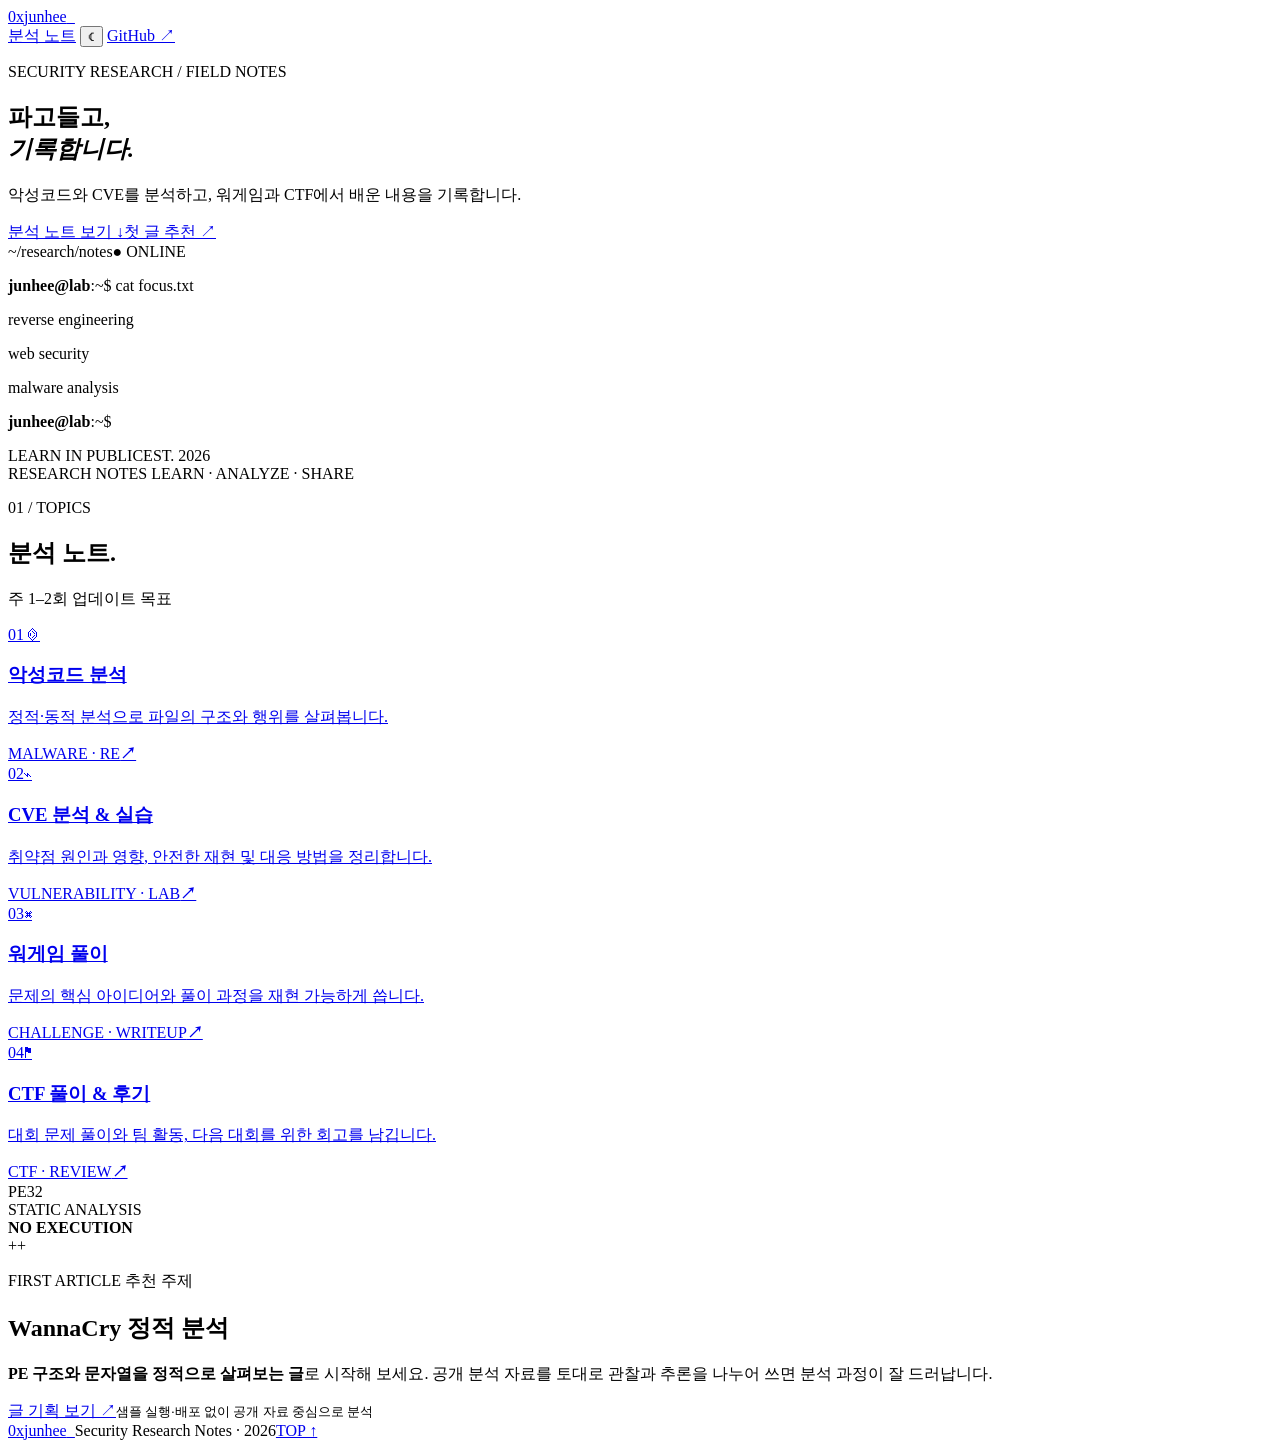
==== index.html @ 85dfd262 "Publish security research notes site" ====
<!doctype html>
<html lang="ko">
<head>
  <meta charset="utf-8">
  <meta name="viewport" content="width=device-width, initial-scale=1">
  <meta name="description" content="리버싱, 웹 보안, 워게임과 CTF를 기록하는 보안 연구 노트.">
  <meta name="theme-color" content="#101613">
  <title>zunh22 — Security Research Notes</title>
  <link rel="stylesheet" href="assets/css/style.css">
</head>
<body>
  <header class="topbar">
    <a class="brand" href="#top" aria-label="홈"><span class="brand-mark">0x</span>junhee<span class="brand-cursor">_</span></a>
    <nav aria-label="주 메뉴">
      <a href="#writing">분석 노트</a>
      <button class="theme-toggle" type="button" aria-label="다크모드 켜기" title="다크모드 전환"><span class="theme-icon">☾</span></button>
      <a class="github-link" href="https://github.com/zunh22" target="_blank" rel="noreferrer">GitHub <span>↗</span></a>
    </nav>
  </header>

  <main id="top">
    <section class="hero">
      <div class="hero-copy">
        <p class="eyebrow"><span class="pulse"></span> SECURITY RESEARCH / FIELD NOTES</p>
        <h1>파고들고,<br><em>기록합니다.</em></h1>
        <p class="intro">악성코드와 CVE를 분석하고, 워게임과 CTF에서 배운 내용을 기록합니다.</p>
        <div class="hero-actions"><a class="button primary" href="#writing">분석 노트 보기 <span>↓</span></a><a class="text-link" href="posts/first-malware-analysis.html">첫 글 추천 <span>↗</span></a></div>
      </div>
      <div class="terminal" aria-label="분석 노트 터미널 장식">
        <div class="terminal-bar"><div class="dots"><i></i><i></i><i></i></div><span>~/research/notes</span><span class="terminal-state">● ONLINE</span></div>
        <div class="terminal-body"><p><b>junhee@lab</b>:<span>~</span>$ cat focus.txt</p><p class="code-line">reverse engineering</p><p class="code-line">web security</p><p class="code-line">malware analysis</p><p class="terminal-gap"><b>junhee@lab</b>:<span>~</span>$ <i class="caret"></i></p></div>
        <div class="terminal-foot"><span>LEARN IN PUBLIC</span><span>EST. 2026</span></div>
      </div>
      <div class="hero-index">RESEARCH NOTES <span>LEARN · ANALYZE · SHARE</span></div>
    </section>

    <section class="section writing" id="writing">
      <div class="section-heading"><div><p class="eyebrow">01 / TOPICS</p><h2>분석 노트<span class="accent">.</span></h2></div><p class="section-note">주 1–2회 업데이트 목표</p></div>
      <div class="category-grid">
        <a class="category-card card-green" href="posts/?category=malware" aria-label="악성코드 분석 글 모음">
          <div class="card-top"><span class="card-number">01</span><span class="card-icon">⌬</span></div><h3>악성코드 분석</h3><p>정적·동적 분석으로 파일의 구조와 행위를 살펴봅니다.</p><div class="card-bottom"><span>MALWARE · RE</span><b>↗</b></div>
        </a>
        <a class="category-card card-orange" href="posts/?category=cve" aria-label="CVE 분석 글 모음">
          <div class="card-top"><span class="card-number">02</span><span class="card-icon">⌁</span></div><h3>CVE 분석 & 실습</h3><p>취약점 원인과 영향, 안전한 재현 및 대응 방법을 정리합니다.</p><div class="card-bottom"><span>VULNERABILITY · LAB</span><b>↗</b></div>
        </a>
        <a class="category-card card-blue" href="posts/?category=wargame" aria-label="워게임 풀이 글 모음">
          <div class="card-top"><span class="card-number">03</span><span class="card-icon">⌘</span></div><h3>워게임 풀이</h3><p>문제의 핵심 아이디어와 풀이 과정을 재현 가능하게 씁니다.</p><div class="card-bottom"><span>CHALLENGE · WRITEUP</span><b>↗</b></div>
        </a>
        <a class="category-card card-purple" href="posts/?category=ctf" aria-label="CTF 풀이와 후기 글 모음">
          <div class="card-top"><span class="card-number">04</span><span class="card-icon">⚑</span></div><h3>CTF 풀이 & 후기</h3><p>대회 문제 풀이와 팀 활동, 다음 대회를 위한 회고를 남깁니다.</p><div class="card-bottom"><span>CTF · REVIEW</span><b>↗</b></div>
        </a>
      </div>
    </section>

    <section class="featured">
      <div class="feature-art"><div class="scan-grid"></div><div class="hex-orbit orbit-one"></div><div class="hex-orbit orbit-two"></div><div class="sample-chip">PE<span>32</span></div><div class="art-label">STATIC ANALYSIS<br><b>NO EXECUTION</b></div><span class="art-cross cross-a">+</span><span class="art-cross cross-b">+</span></div>
      <div class="feature-copy"><p class="eyebrow"><span class="tag">FIRST ARTICLE</span> 추천 주제</p><h2>WannaCry 정적 분석</h2><p><strong>PE 구조와 문자열을 정적으로 살펴보는 글</strong>로 시작해 보세요. 공개 분석 자료를 토대로 관찰과 추론을 나누어 쓰면 분석 과정이 잘 드러납니다.</p><a class="button dark" href="posts/first-malware-analysis.html">글 기획 보기 <span>↗</span></a><small>샘플 실행·배포 없이 공개 자료 중심으로 분석</small></div>
    </section>
  </main>
  <footer><a class="brand" href="#top"><span class="brand-mark">0x</span>junhee<span class="brand-cursor">_</span></a><span>Security Research Notes · 2026</span><a href="#top">TOP ↑</a></footer>
  <script>
    (() => {
      const root = document.documentElement;
      const button = document.querySelector('.theme-toggle');
      const icon = button.querySelector('.theme-icon');
      const setTheme = (theme) => {
        root.dataset.theme = theme;
        icon.textContent = theme === 'dark' ? '☀' : '☾';
        button.setAttribute('aria-label', theme === 'dark' ? '라이트모드 켜기' : '다크모드 켜기');
      };
      setTheme(localStorage.getItem('theme') || (matchMedia('(prefers-color-scheme: dark)').matches ? 'dark' : 'light'));
      button.addEventListener('click', () => {
        const next = root.dataset.theme === 'dark' ? 'light' : 'dark';
        localStorage.setItem('theme', next);
        setTheme(next);
      });
    })();
  </script>
</body>
</html>
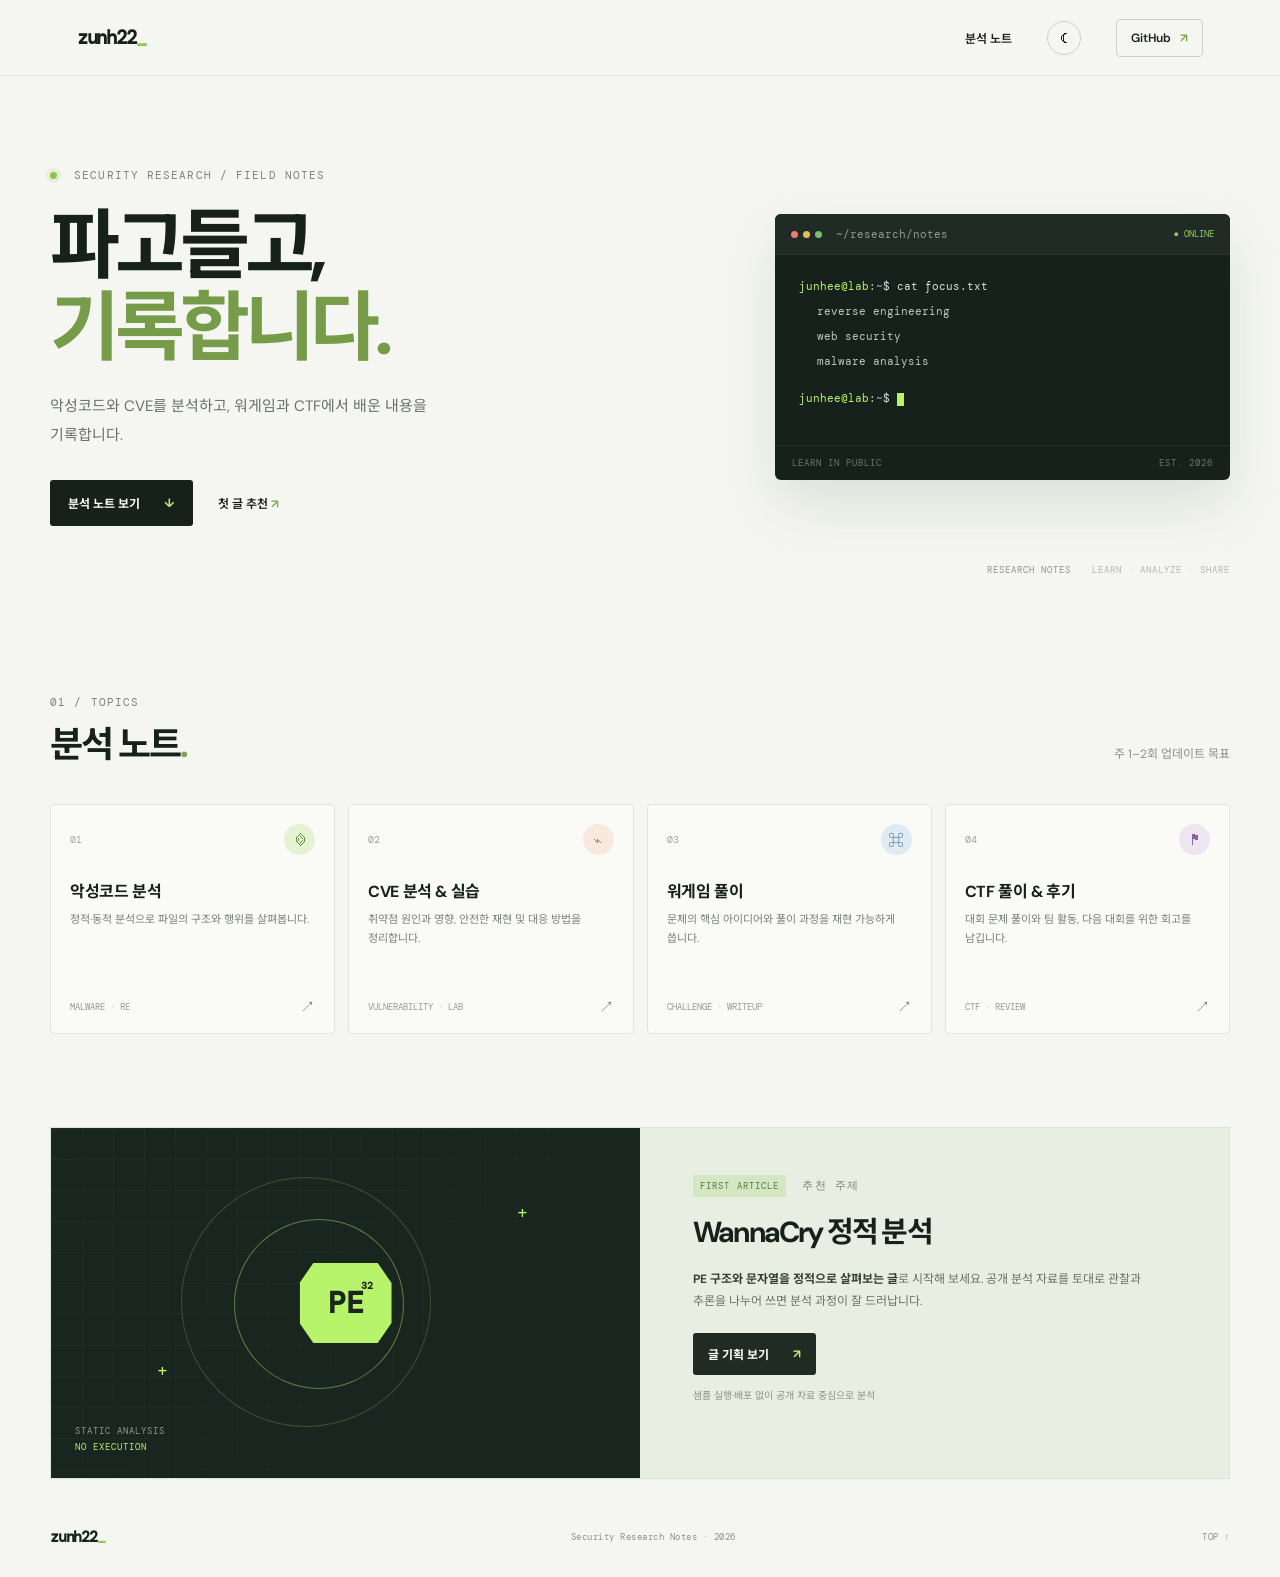
==== commit 48a2322f: "Polish portfolio branding and dark mode" ====
--- a/index.html
+++ b/index.html
@@ -10,7 +10,7 @@
 </head>
 <body>
   <header class="topbar">
-    <a class="brand" href="#top" aria-label="홈"><span class="brand-mark">0x</span>junhee<span class="brand-cursor">_</span></a>
+    <a class="brand" href="#top" aria-label="홈">zunh22<span class="brand-cursor">_</span></a>
     <nav aria-label="주 메뉴">
       <a href="#writing">분석 노트</a>
       <button class="theme-toggle" type="button" aria-label="다크모드 켜기" title="다크모드 전환"><span class="theme-icon">☾</span></button>
@@ -57,7 +57,7 @@
       <div class="feature-copy"><p class="eyebrow"><span class="tag">FIRST ARTICLE</span> 추천 주제</p><h2>WannaCry 정적 분석</h2><p><strong>PE 구조와 문자열을 정적으로 살펴보는 글</strong>로 시작해 보세요. 공개 분석 자료를 토대로 관찰과 추론을 나누어 쓰면 분석 과정이 잘 드러납니다.</p><a class="button dark" href="posts/first-malware-analysis.html">글 기획 보기 <span>↗</span></a><small>샘플 실행·배포 없이 공개 자료 중심으로 분석</small></div>
     </section>
   </main>
-  <footer><a class="brand" href="#top"><span class="brand-mark">0x</span>junhee<span class="brand-cursor">_</span></a><span>Security Research Notes · 2026</span><a href="#top">TOP ↑</a></footer>
+  <footer><a class="brand" href="#top">zunh22<span class="brand-cursor">_</span></a><span>Security Research Notes · 2026</span><a href="#top">TOP ↑</a></footer>
   <script>
     (() => {
       const root = document.documentElement;
--- a/assets/css/style.css
+++ b/assets/css/style.css
@@ -0,0 +1,21 @@
+@import url('https://fonts.googleapis.com/css2?family=DM+Mono:wght@400;500&family=DM+Sans:wght@400;500;600;700&family=Noto+Sans+KR:wght@400;500;600;700;800&display=swap');
+:root{--ink:#17211c;--muted:#707b73;--paper:#f5f6f1;--green:#b8f36c;--line:#dfe4dc;--mono:'DM Mono',monospace;--sans:'DM Sans','Noto Sans KR',sans-serif}*{box-sizing:border-box}html{scroll-behavior:smooth}body{margin:0;background:var(--paper);color:var(--ink);font-family:var(--sans);-webkit-font-smoothing:antialiased}a{color:inherit;text-decoration:none}.topbar{height:76px;display:flex;align-items:center;justify-content:space-between;padding:0 max(calc((100vw - 1180px)/2),6vw);border-bottom:1px solid var(--line)}.brand{font:600 19px var(--mono);letter-spacing:-1.2px}.brand-mark{color:#719f38}.brand-cursor{color:#90ca50;animation:blink 1.1s steps(2) infinite}.topbar nav{display:flex;align-items:center;gap:35px;font-size:12px;font-weight:600}.topbar nav a{transition:opacity .2s}.topbar nav a:hover{opacity:.55}.github-link{border:1px solid #cbd2c8;border-radius:4px;padding:10px 14px}.github-link span{color:#77a63b;margin-left:6px}.hero{max-width:1180px;min-height:520px;margin:auto;padding:92px 0 76px;display:grid;grid-template-columns:1fr 1fr;align-items:center;position:relative}.eyebrow{font:11px var(--mono);letter-spacing:1.1px;color:#78827a;margin:0 0 24px}.pulse{display:inline-block;width:7px;height:7px;border-radius:50%;background:#8dc348;box-shadow:0 0 0 4px #8dc34822;margin-right:9px}.hero h1{font-size:76px;line-height:1.08;letter-spacing:-5px;margin:0 0 22px;font-weight:700}.hero h1 em,.about h2 em{font-style:normal;color:#779c49}.intro{font-size:15px;line-height:1.9;color:#68736b;max-width:440px;word-break:keep-all}.hero-actions{display:flex;align-items:center;gap:25px;margin-top:31px}.button{display:inline-flex;align-items:center;gap:24px;padding:14px 18px;font-size:12px;font-weight:700;border-radius:3px;transition:transform .2s}.button:hover{transform:translateY(-2px)}.primary{background:var(--ink);color:white}.primary span,.dark span{color:var(--green)}.text-link{font-size:12px;font-weight:600}.text-link span{color:#79a747}.terminal{background:#17211c;color:#d8e2d5;border-radius:6px;overflow:hidden;box-shadow:0 25px 55px #2533231c;max-width:455px;width:100%;justify-self:end;font:11px var(--mono)}.terminal-bar{height:41px;background:#202b25;display:flex;align-items:center;gap:14px;padding:0 16px;color:#8e9b90;border-bottom:1px solid #ffffff0c}.dots{display:flex;gap:5px}.dots i{width:7px;height:7px;border-radius:50%;background:#ee7d69}.dots i:nth-child(2){background:#e7bd58}.dots i:nth-child(3){background:#79be69}.terminal-state{margin-left:auto;color:#91c963;font-size:9px}.terminal-body{padding:24px 24px 28px;min-height:186px}.terminal-body p{margin:0 0 11px}.terminal-body b{color:#b8f36c;font-weight:400}.terminal-body p span{color:#85bed4}.terminal-body .code-line{padding-left:18px;color:#b9c8bc}.terminal-gap{margin-top:23px!important}.caret{display:inline-block;width:7px;height:13px;background:#b8f36c;vertical-align:middle}.terminal-foot{display:flex;justify-content:space-between;padding:11px 17px;border-top:1px solid #ffffff10;color:#69776d;font-size:9px;letter-spacing:1px}.hero-index{position:absolute;bottom:26px;right:0;font:9px var(--mono);letter-spacing:1px;color:#8a958c}.hero-index span{color:#aeb9ac;margin-left:15px}.ticker{overflow:hidden;border-block:1px solid var(--line);background:#eef0e9;padding:15px 0;white-space:nowrap;font:10px var(--mono);letter-spacing:1.8px;color:#78837a}.ticker div{width:max-content;animation:marquee 38s linear infinite}.ticker b{color:#83b34b;font-size:15px;margin:0 32px}.section{max-width:1180px;margin:auto;padding:93px 0}.section-heading{display:flex;justify-content:space-between;align-items:end;margin-bottom:35px}.section-heading .eyebrow{margin-bottom:13px}.section h2,.feature-copy h2{font-size:36px;line-height:1.3;letter-spacing:-1.8px;margin:0}.accent{color:#7ba64b}.section-note{font-size:12px;line-height:1.8;color:#89928a;text-align:right;margin:0 0 3px}.category-grid{display:grid;grid-template-columns:repeat(4,1fr);gap:13px}.category-card{min-height:230px;padding:19px 19px 16px;border:1px solid var(--line);border-radius:4px;background:#fafbf7;display:flex;flex-direction:column;transition:transform .2s,border-color .2s}.category-card:hover{transform:translateY(-4px);border-color:#a8b39e}.card-top{display:flex;justify-content:space-between;align-items:center}.card-number{font:10px var(--mono);color:#9aa39a}.card-icon{width:31px;height:31px;display:grid;place-items:center;border-radius:50%;font-size:16px}.card-green .card-icon{background:#e5f3d4;color:#63923b}.card-orange .card-icon{background:#f8e9dc;color:#bb7743}.card-blue .card-icon{background:#dfebf3;color:#56809b}.card-purple .card-icon{background:#eee5f3;color:#8965a0}.category-card h3{font-size:16px;letter-spacing:-.4px;margin:23px 0 8px}.category-card p{font-size:11px;line-height:1.75;color:#788279;margin:0;word-break:keep-all}.card-bottom{margin-top:auto;padding-top:18px;display:flex;align-items:center;justify-content:space-between;font:9px var(--mono);color:#939d93}.card-bottom b{font-size:15px;color:#758d63;font-weight:400}.featured{max-width:1180px;margin:0 auto 18px;background:#e9eee3;display:grid;grid-template-columns:1fr 1fr;min-height:350px;border:1px solid #dce4d5}.feature-art{position:relative;min-height:350px;background:#19251f;overflow:hidden}.scan-grid{position:absolute;inset:0;background-image:linear-gradient(#ffffff09 1px,transparent 1px),linear-gradient(90deg,#ffffff09 1px,transparent 1px);background-size:31px 31px;mask-image:linear-gradient(135deg,#000,transparent 90%)}.hex-orbit{position:absolute;width:250px;height:250px;border:1px solid #b8f36c35;transform:rotate(45deg);left:22%;top:14%;border-radius:50%}.orbit-two{width:170px;height:170px;left:31%;top:26%;border-color:#b8f36c70}.sample-chip{position:absolute;left:calc(50% - 46px);top:calc(50% - 40px);width:92px;height:80px;background:#b8f36c;display:grid;place-items:center;color:#1b261c;font:700 30px var(--mono);clip-path:polygon(15% 0,85% 0,100% 25%,100% 75%,85% 100%,15% 100%,0 75%,0 25%);box-shadow:0 0 50px #b8f36c50}.sample-chip span{font-size:10px;position:absolute;right:19px;top:16px}.art-label{position:absolute;left:24px;bottom:23px;color:#8c9b8d;font:9px/1.7 var(--mono);letter-spacing:1px}.art-label b{color:#b8f36c;font-weight:400}.art-cross{position:absolute;color:#b8f36c;font:18px var(--mono)}.cross-a{right:19%;top:21%}.cross-b{left:18%;bottom:27%}.feature-copy{padding:47px 53px;display:flex;flex-direction:column;align-items:flex-start}.feature-copy .eyebrow{margin-bottom:17px}.tag{display:inline-block;background:#d4e6c4;color:#557d36;padding:5px 7px;font-size:9px;margin-right:8px}.feature-copy h2{font-size:29px}.feature-copy>p:not(.eyebrow){font-size:12px;line-height:1.9;color:#68746a;word-break:keep-all;margin:16px 0 20px}.feature-copy strong{color:#344333}.dark{background:#202b24;color:#fff;padding:12px 15px}.feature-copy small{font-size:10px;color:#8a958b;margin-top:13px;line-height:1.6;word-break:keep-all}.roadmap{padding-top:87px;padding-bottom:93px}.steps{display:grid;grid-template-columns:repeat(4,1fr);border-top:1px solid var(--line)}.steps article{padding:20px 18px 0 0;position:relative}.steps article:before{content:'';position:absolute;width:6px;height:6px;border-radius:50%;background:#8bb953;top:-4px;left:0}.steps article>span{font:10px var(--mono);color:#9ca79d}.steps h3{font-size:14px;margin:17px 0 7px}.steps p{font-size:11px;line-height:1.7;color:#879087;margin:0;word-break:keep-all}.about{background:#e9eee3;padding:59px max(calc((100vw - 1180px)/2),6vw);display:grid;grid-template-columns:1fr 1fr;gap:70px}.about .eyebrow{margin-bottom:14px}.about h2{font-size:34px;line-height:1.3;letter-spacing:-1.5px;margin:0}.about-copy{padding-top:10px}.about-copy>p{font-size:12px;line-height:1.9;color:#69756b;margin:0 0 20px;max-width:490px;word-break:keep-all}.about-meta{border-top:1px solid #d2dbce;padding-top:14px;display:grid;grid-template-columns:90px 1fr;gap:10px;font:10px var(--mono)}.about-meta span{color:#8a968a}.about-meta b{font-family:var(--sans);font-size:11px;color:#39473b}footer{height:80px;max-width:1180px;margin:auto;display:flex;align-items:center;justify-content:space-between}footer .brand{font-size:15px}footer>span,footer>a:last-child{font:9px var(--mono);color:#89948b;letter-spacing:.5px}@keyframes blink{50%{opacity:0}}@keyframes marquee{to{transform:translateX(-50%)}}@media(max-width:1250px){.hero,.section,.featured,footer{margin-left:6vw;margin-right:6vw}.hero{padding-top:75px}}@media(max-width:850px){.hero{grid-template-columns:1fr;gap:48px;padding-top:70px}.terminal{justify-self:start;max-width:520px}.category-grid{grid-template-columns:repeat(2,1fr)}.featured{grid-template-columns:1fr}.feature-art{min-height:290px}.feature-copy{padding:35px}.about{grid-template-columns:1fr;gap:24px}.section{padding:70px 0}}@media(max-width:560px){.topbar{height:64px;padding:0 20px}.topbar nav{gap:14px;font-size:10px}.topbar nav>a:first-child{display:none}.github-link{padding:8px 10px}.hero,.section,.featured,footer{margin-left:20px;margin-right:20px}.hero{padding:62px 0 66px;min-height:auto}.hero h1{font-size:58px;letter-spacing:-3.6px}.intro{font-size:13px}.hero-actions{gap:16px}.text-link{font-size:10px}.terminal{font-size:10px}.section-heading{display:block}.section h2{font-size:29px}.section-note{text-align:left;margin-top:12px}.category-grid{gap:9px}.category-card{padding:15px;min-height:226px}.category-card h3{font-size:14px}.category-card p{font-size:10px}.card-bottom{font-size:8px}.feature-art{min-height:245px}.feature-copy{padding:29px 23px}.feature-copy h2{font-size:25px}.steps{grid-template-columns:repeat(2,1fr);row-gap:25px}.steps article{padding-top:17px}.about{padding:43px 20px}.about h2{font-size:30px}footer{height:73px}footer>span{display:none}footer>a:last-child{font-size:8px}}
+.theme-toggle{width:34px;height:34px;border:1px solid #cbd2c8;border-radius:50%;background:transparent;color:var(--ink);font-size:16px;cursor:pointer;display:grid;place-items:center}.theme-toggle:hover{background:#e8ece4}
+html[data-theme="dark"]{--ink:#e5ece5;--line:#2a352d;color-scheme:dark;background:#111813;color:#e5ece5}
+html[data-theme="dark"] body{background:#111813;color:#e5ece5}
+html[data-theme="dark"] .topbar{border-color:#2a352d}
+html[data-theme="dark"] .brand-mark,html[data-theme="dark"] .brand-cursor{color:#b8f36c}
+html[data-theme="dark"] .github-link,html[data-theme="dark"] .theme-toggle{border-color:#3a473d;color:#dce6dc}
+html[data-theme="dark"] .theme-toggle:hover{background:#273229}
+html[data-theme="dark"] .intro,html[data-theme="dark"] .section-note,html[data-theme="dark"] .category-card p,html[data-theme="dark"] .feature-copy>p:not(.eyebrow),html[data-theme="dark"] .feature-copy small{color:#a5b0a6}
+html[data-theme="dark"] .category-card{background:#18211b;border-color:#2d3930}
+html[data-theme="dark"] .category-card:hover{border-color:#71875d}
+html[data-theme="dark"] .featured{background:#202c23;border-color:#334133}
+html[data-theme="dark"] .feature-copy strong{color:#d9e7d5}
+html[data-theme="dark"] .tag{background:#33452c;color:#c7e9a6}
+html[data-theme="dark"] footer{color:#e5ece5}
+html[data-theme="dark"] .article,html[data-theme="dark"] .listing{color:#e5ece5}
+html[data-theme="dark"] .article .lead,html[data-theme="dark"] .article p,html[data-theme="dark"] .article li,html[data-theme="dark"] .listing .lead,html[data-theme="dark"] .post-row p{color:#a5b0a6}
+html[data-theme="dark"] .callout{background:#202c23;color:#c4d2c4}
+html[data-theme="dark"] .post-row{border-color:#2a352d}
+html[data-theme="dark"] .post-row h2{color:#e5ece5}
